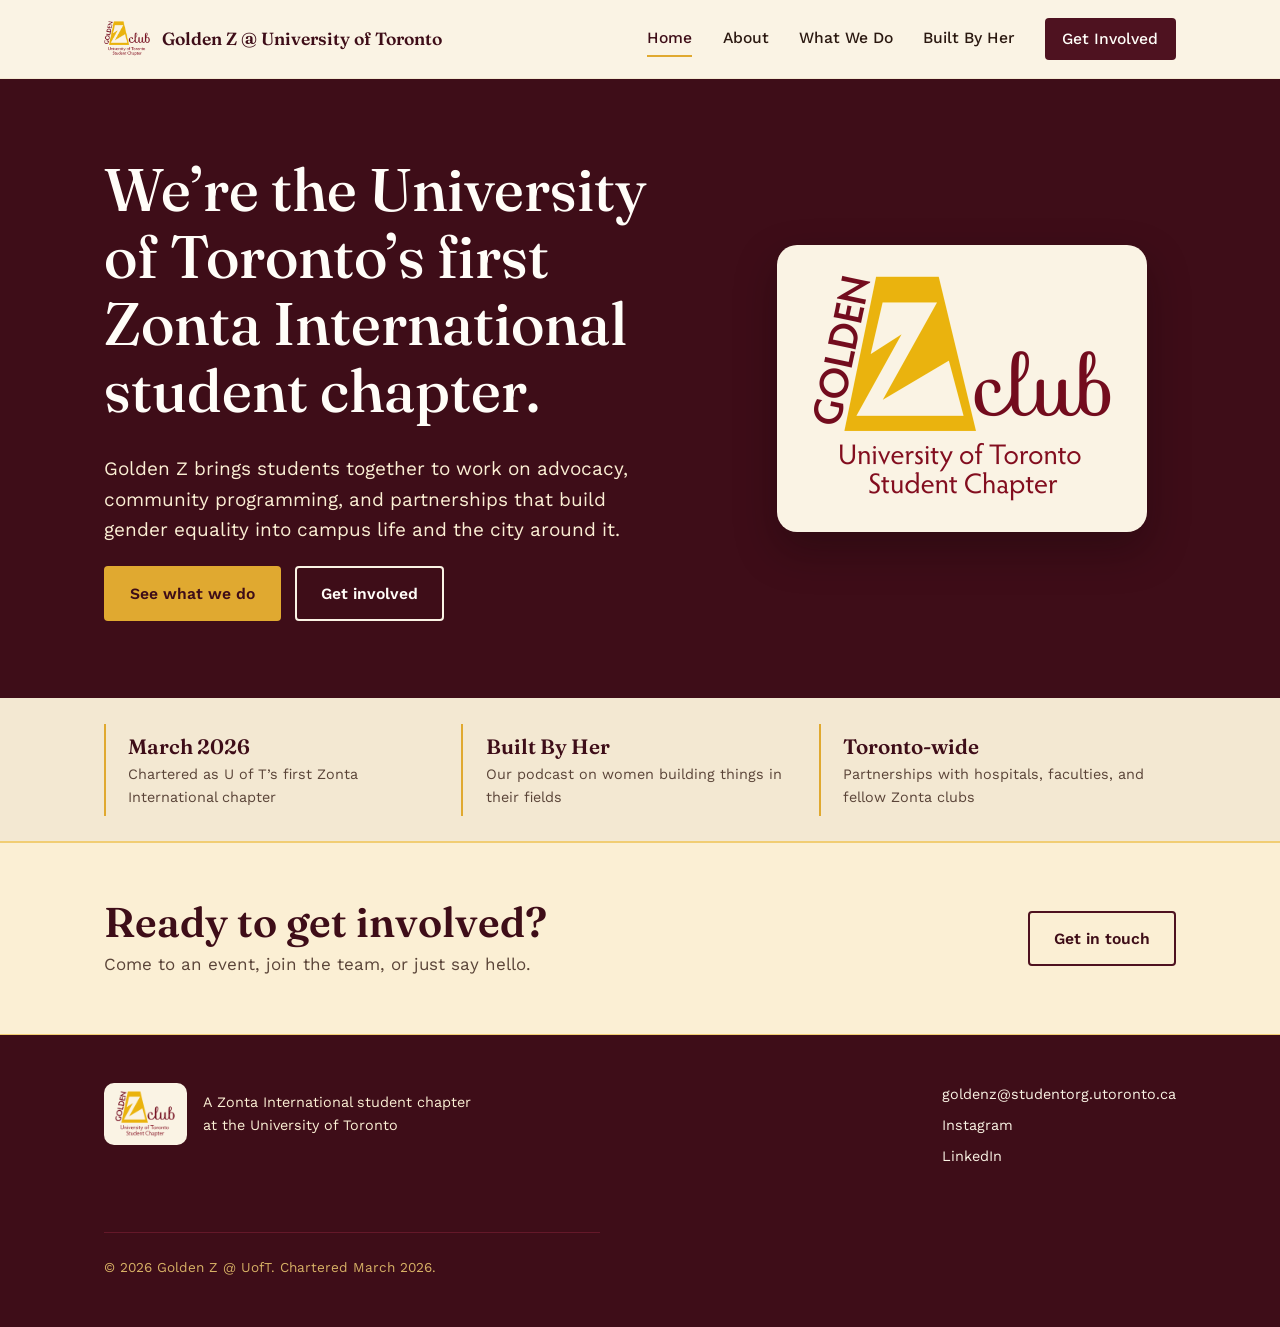
==== index.html @ f38c26db "Update footer contact information and links" ====
<!DOCTYPE html>
<html lang="en">
<head>
<meta charset="UTF-8">
<meta name="viewport" content="width=device-width, initial-scale=1.0">
<title>Golden Z @ UofT — Zonta International Student Chapter</title>
<!-- UPDATED: Curly apostrophe in the description -->
<meta name="description" content="Golden Z is the University of Toronto’s first Zonta International student chapter, working on advocacy, community programming, and partnerships that build gender equality on campus and across Toronto.">
<link rel="icon" type="image/svg+xml" href="favicon.svg">
<link rel="preconnect" href="https://fonts.googleapis.com">
<link rel="preconnect" href="https://fonts.gstatic.com" crossorigin>
<link href="https://fonts.googleapis.com/css2?family=Fraunces:opsz,wght@9..144,500;9..144,600&family=Work+Sans:wght@400;500;600&display=swap" rel="stylesheet">
<link rel="stylesheet" href="css/style.css">
</head>
<body>

<header class="site-header">
  <div class="container header-inner">
    <a class="logo" href="index.html" aria-label="Golden Z home">
      <img class="logo-img" src="images/golden-z-logo.png" alt="Golden Z Club Logo">
      <span class="logo-text">Golden Z @ University of Toronto</span>
    </a>
    <nav class="site-nav" aria-label="Primary">
      <button class="nav-toggle" aria-expanded="false" aria-controls="nav-menu">
        <span></span><span></span><span></span>
        <span class="sr-only">Menu</span>
      </button>
      <ul id="nav-menu">
        <li><a href="index.html" aria-current="page">Home</a></li>
        <li class="has-dropdown">
          <span class="dropdown-toggle">About</span>
          <ul class="dropdown-menu">
            <li><a href="about.html">Our Story</a></li>
            <li><a href="team.html">Our Team</a></li>
          </ul>
        </li>
        <li><a href="departments.html">What We Do</a></li>
        <li><a href="podcast.html">Built By Her</a></li>
        <li><a href="contact.html" class="nav-cta">Get Involved</a></li>
      </ul>
    </nav>
  </div>
</header>

<main>

  <section class="hero">
    <div class="container hero-inner">
      <div>
        <!-- UPDATED: Curly apostrophes in the main header! -->
        <h1>We’re the University of Toronto’s first Zonta International student chapter.</h1>
        <p class="lede">Golden Z brings students together to work on advocacy, community programming, and partnerships that build gender equality into campus life and the city around it.</p>
        <div class="btn-row">
          <a class="btn btn-gold" href="departments.html">See what we do</a>
          <a class="btn btn-outline" href="contact.html">Get involved</a>
        </div>
      </div>
      <div class="hero-figure">
        <div class="logo-plate">
          <img src="images/golden-z-logo.png" alt="Golden Z Club — University of Toronto Student Chapter">
        </div>
      </div>
    </div>
  </section>

  <section class="facts">
    <div class="container">
      <ul class="facts-list">
        <!-- UPDATED: Curly apostrophe here too -->
        <li><strong>March 2026</strong>Chartered as U of T’s first Zonta International chapter</li>
        <li><strong>Built By Her</strong>Our podcast on women building things in their fields</li>
        <li><strong>Toronto-wide</strong>Partnerships with hospitals, faculties, and fellow Zonta clubs</li>
      </ul>
    </div>
  </section>

  <section class="cta-band">
    <div class="container cta-band-inner">
      <div>
        <h2>Ready to get involved?</h2>
        <p>Come to an event, join the team, or just say hello.</p>
      </div>
      <a class="btn btn-line" href="contact.html">Get in touch</a>
    </div>
  </section>

</main>

<footer class="site-footer on-dark">
  <div class="container footer-inner">
    <div class="footer-brand">
      <span class="footer-logo-plate"><img src="images/golden-z-logo.png" alt="Golden Z Club logo"></span>
      <p>A Zonta International student chapter at the University of Toronto</p>
    </div>
    <div class="footer-links">
      <a href="mailto:goldenz@studentorg.utoronto.ca">goldenz@studentorg.utoronto.ca</a>
      <a href="https://www.instagram.com/uoftgoldenz/" target="_blank" rel="noopener">Instagram</a>
      <a href="https://www.linkedin.com/company/golden-z-club-university-of-toronto-chapter/?viewAsMember=true" target="_blank" rel="noopener">LinkedIn</a>
    </div>
    <p class="footer-copy">© 2026 Golden Z @ UofT. Chartered March 2026.</p>
  </div>
</footer>

<script src="js/main.js"></script>
</body>
</html>
---- css/style.css ----
/* =====================================================================
   Golden Z @ UofT — design tokens
   Palette: deep maroon (primary), warm gold (accent), parchment (base)
   Type: Fraunces (display serif) + Work Sans (body/UI)
   ===================================================================== */

:root {
  /* color */
  --maroon-900: #3E0D18;
  --maroon-800: #4E1220;
  --maroon-700: #6B1A2C;
  --maroon-600: #832238;
  --gold-600:   #C08A1E;
  --gold-500:   #E0A930;
  --gold-300:   #F1CD73;
  --gold-100:   #FBEFD4;
  --parchment:  #FAF3E4;
  --parchment-2:#F3E8D2;
  --ink:        #2A1810;
  --ink-soft:   #5A4438;
  --white:      #FFFDF8;

  /* type */
  --font-display: "Fraunces", "Iowan Old Style", Georgia, serif;
  --font-body: "Work Sans", "Segoe UI", sans-serif;

  /* type scale */
  --step-4: clamp(2.5rem, 2rem + 2.2vw, 3.75rem);
  --step-3: clamp(1.9rem, 1.6rem + 1.4vw, 2.6rem);
  --step-2: clamp(1.4rem, 1.25rem + 0.6vw, 1.75rem);
  --step-1: 1.1875rem;
  --step-0: 1.0625rem;
  --step-neg1: 0.9rem;

  /* layout */
  --container: 1120px;
  --gutter: 1.5rem;
  --radius: 4px;
}

@media (prefers-color-scheme: dark) {
  /* This site is authored as a light, warm-paper identity by design —
     it keeps its palette in dark-mode browsers rather than inverting. */
}

*, *::before, *::after { box-sizing: border-box; }

html {
  scroll-behavior: smooth;
}

@media (prefers-reduced-motion: reduce) {
  html { scroll-behavior: auto; }
  *, *::before, *::after {
    animation-duration: 0.01ms !important;
    animation-iteration-count: 1 !important;
    transition-duration: 0.01ms !important;
  }
}

body {
  margin: 0;
  font-family: var(--font-body);
  font-size: var(--step-0);
  line-height: 1.6;
  color: var(--ink);
  background: var(--parchment);
  -webkit-font-smoothing: antialiased;
}

h1, h2, h3, h4 {
  font-family: var(--font-display);
  color: var(--maroon-900);
  line-height: 1.12;
  margin: 0 0 0.5em;
  font-weight: 600;
}

h1 { font-size: var(--step-4); font-weight: 500; }
h2 { font-size: var(--step-3); }
h3 { font-size: var(--step-2); }

p { margin: 0 0 1.1em; max-width: 62ch; }
p.wide { max-width: 74ch; }

a {
  color: var(--maroon-700);
  text-decoration-thickness: 1.5px;
  text-underline-offset: 3px;
}
a:hover { color: var(--maroon-900); }

img { max-width: 100%; display: block; }

.sr-only {
  position: absolute;
  width: 1px; height: 1px;
  padding: 0; margin: -1px;
  overflow: hidden;
  clip: rect(0,0,0,0);
  white-space: nowrap;
  border: 0;
}

:focus-visible {
  outline: 3px solid var(--gold-600);
  outline-offset: 2px;
}

.container {
  max-width: var(--container);
  margin-inline: auto;
  padding-inline: var(--gutter);
}

/* =====================================================================
   Logo mark — a bold, hand-built "Z" with a two-tone terminal square.
   Reused (inline, small) in the header and footer.
   ===================================================================== */

.mark { color: var(--maroon-800); flex-shrink: 0; }
.mark .accent { fill: var(--gold-500); }
.on-dark .mark { color: var(--gold-300); }
.on-dark .mark .accent { fill: var(--parchment); }

/* =====================================================================
   Header
   ===================================================================== */

.site-header {
  background: var(--parchment);
  border-bottom: 1px solid var(--parchment-2);
  position: sticky;
  top: 0;
  z-index: 40;
}

.header-inner {
  display: flex;
  align-items: center;
  justify-content: space-between;
  padding-block: 1.1rem;
  gap: 1rem;
}

.logo {
  display: flex;
  align-items: center;
  gap: 0.75rem; 
  text-decoration: none;
  color: var(--maroon-900);
}

.logo-img {
  height: 35px;
  width: auto;
  display: block;
}

.logo-text {
  font-family: var(--font-display);
  font-size: 1.1rem;
  font-weight: 600;
  color: var(--maroon-900);
  line-height: 1.1;
}

@media (max-width: 480px) {
  .logo-text { font-size: 0.95rem; }
}

.nav-toggle {
  display: none;
  flex-direction: column;
  justify-content: center;
  gap: 5px;
  width: 40px;
  height: 40px;
  background: none;
  border: none;
  cursor: pointer;
  padding: 0;
}
.nav-toggle span {
  display: block;
  height: 2px;
  width: 100%;
  background: var(--maroon-900);
}

.site-nav ul {
  display: flex;
  align-items: center;
  gap: 1.9rem;
  list-style: none;
  margin: 0;
  padding: 0;
}

/* UPDATED: Added display: inline-block; here so all nav links align perfectly */
.site-nav a {
  display: inline-block;
  color: var(--ink);
  text-decoration: none;
  font-size: 0.98rem;
  font-weight: 500;
  padding-block: 0.3rem;
  border-bottom: 2px solid transparent;
}
.site-nav a:hover,
.site-nav a[aria-current="page"] {
  color: var(--maroon-900);
  border-bottom-color: var(--gold-500);
}

.site-nav .nav-cta {
  background: var(--maroon-800);
  color: var(--white);
  padding: 0.55rem 1.1rem;
  border-radius: var(--radius);
  border-bottom: none;
}
.site-nav .nav-cta:hover,
.site-nav .nav-cta[aria-current="page"] {
  background: var(--maroon-900);
  color: var(--white);
}

/* Dropdown: hovering "About" reveals Our Story / Our Team. */
.has-dropdown {
  position: relative;
}
.dropdown-toggle {
  display: inline-block;
  color: var(--ink);
  font-size: 0.98rem;
  font-weight: 500;
  padding-block: 0.3rem;
  border-bottom: 2px solid transparent;
  cursor: default;
}
.has-dropdown:hover .dropdown-toggle,
.has-dropdown.dropdown-active .dropdown-toggle {
  color: var(--maroon-900);
  border-bottom-color: var(--gold-500);
}
.dropdown-menu {
  position: absolute;
  top: 100%;
  left: 0;
  min-width: 170px;
  margin: 0;
  padding: 0.4rem 0;
  list-style: none;
  background: var(--white);
  border: 1px solid var(--parchment-2);
  border-radius: var(--radius);
  box-shadow: 0 12px 28px rgba(42, 24, 16, 0.14);
  opacity: 0;
  visibility: hidden;
  transform: translateY(-6px);
  transition: opacity 0.15s ease, transform 0.15s ease, visibility 0.15s;
  z-index: 50;
}
.has-dropdown:hover .dropdown-menu,
.has-dropdown:focus-within .dropdown-menu {
  opacity: 1;
  visibility: visible;
  transform: translateY(0);
}
.dropdown-menu li + li { margin-top: 0; }
.dropdown-menu a {
  display: block;
  padding: 0.6rem 1rem;
  white-space: nowrap;
  border-bottom: none;
  font-weight: 500;
}
.dropdown-menu a:hover { background: var(--parchment-2); }

@media (max-width: 760px) {
  .nav-toggle { display: flex; }
  .site-nav ul {
    position: absolute;
    top: 100%;
    left: 0;
    right: 0;
    flex-direction: column;
    align-items: stretch;
    gap: 0;
    background: var(--parchment);
    border-bottom: 1px solid var(--parchment-2);
    max-height: 0;
    overflow: hidden;
    transition: max-height 0.25s ease;
  }
  .site-nav.open ul { max-height: 480px; }
  .site-nav ul li { border-top: 1px solid var(--parchment-2); }
  .site-nav ul li a { display: block; padding: 0.9rem var(--gutter); }
  .site-nav .nav-cta { margin: 0.9rem var(--gutter); text-align: center; }

  /* On mobile there's no hover, so the dropdown is just shown inline,
     permanently expanded under its label. */
  .dropdown-toggle {
    display: block;
    padding: 0.9rem var(--gutter) 0.3rem;
  }
  .dropdown-menu {
    position: static;
    opacity: 1;
    visibility: visible;
    transform: none;
    box-shadow: none;
    border: none;
    background: transparent;
    padding: 0 0 0.4rem;
  }
  .dropdown-menu a { padding: 0.5rem var(--gutter) 0.5rem calc(var(--gutter) + 0.8rem); }
}

/* =====================================================================
   Buttons
   ===================================================================== */

.btn {
  display: inline-block;
  font-family: var(--font-body);
  font-weight: 600;
  font-size: 0.98rem;
  text-decoration: none;
  padding: 0.8rem 1.5rem;
  border-radius: var(--radius);
  border: 2px solid transparent;
}

.btn-gold {
  background: var(--gold-500);
  color: var(--maroon-900);
}
.btn-gold:hover { background: var(--gold-300); color: var(--maroon-900); }

.btn-outline {
  border-color: var(--parchment);
  color: var(--white);
}
.btn-outline:hover { border-color: var(--gold-500); color: var(--gold-300); }

.btn-line {
  border-color: var(--maroon-800);
  color: var(--maroon-900);
}
.btn-line:hover { background: var(--maroon-900); color: var(--white); }

.btn-row { display: flex; flex-wrap: wrap; gap: 0.9rem; }

/* =====================================================================
   Hero
   ===================================================================== */

.hero {
  background: var(--maroon-900);
  color: var(--parchment);
  padding-block: clamp(3rem, 6vw, 5.5rem);
  position: relative;
  overflow: hidden;
}

.hero-inner {
  display: grid;
  grid-template-columns: 1.15fr 0.85fr;
  gap: clamp(2rem, 5vw, 4rem);
  align-items: center;
}

.hero-eyebrow {
  font-size: var(--step-neg1);
  color: var(--gold-300);
  margin-bottom: 0.9rem;
}

.hero h1 { color: var(--white); }

.hero .lede {
  color: var(--gold-100);
  font-size: var(--step-1);
  max-width: 46ch;
}

.hero-figure {
  position: relative;
  display: flex;
  align-items: center;
  justify-content: center;
}

.hero-figure svg { width: 100%; height: auto; max-width: 340px; }

.logo-plate {
  background: var(--parchment);
  border-radius: 20px;
  padding: 1.8rem 2.2rem;
  box-shadow: 0 18px 40px rgba(20, 6, 10, 0.35);
  display: inline-flex;
}
.logo-plate img { width: 100%; max-width: 300px; height: auto; display: block; }

@media (max-width: 860px) {
  .hero-inner { grid-template-columns: 1fr; }
  .hero-figure { order: -1; max-width: 280px; margin-inline: auto; }
}

/* =====================================================================
   Facts strip (thin gold rules, not icon cards)
   ===================================================================== */

.facts {
  background: var(--parchment-2);
  border-bottom: 1px solid var(--gold-300);
}
.facts-list {
  display: flex;
  flex-wrap: wrap;
  list-style: none;
  margin: 0;
  padding: 1.6rem 0;
}
.facts-list li {
  flex: 1 1 220px;
  padding: 0.4rem 1.4rem;
  border-left: 2px solid var(--gold-500);
  font-size: var(--step-neg1);
  color: var(--ink-soft);
}
.facts-list li strong {
  display: block;
  font-family: var(--font-display);
  font-size: 1.3rem;
  color: var(--maroon-900);
  font-weight: 600;
}

/* =====================================================================
   Section rhythm
   ===================================================================== */

section.block { padding-block: clamp(3rem, 6vw, 5rem); }
.block-alt { background: var(--parchment-2); }

.section-head {
  display: grid;
  grid-template-columns: 1fr;
  gap: 0.75rem;
  margin-bottom: 2.5rem;
  max-width: 60ch;
}

.rule {
  width: 46px;
  height: 3px;
  background: var(--gold-500);
  margin-bottom: 1.2rem;
}

/* =====================================================================
   Department list — a row list with a hairline gold rule between rows,
   not a grid of identical cards.
   ===================================================================== */

.dept-list {
  list-style: none;
  margin: 0;
  padding: 0;
  border-top: 1px solid var(--parchment-2);
}
.dept-row {
  display: grid;
  grid-template-columns: 2.4fr 3.6fr auto;
  gap: 1.5rem;
  align-items: baseline;
  padding: 1.6rem 0;
  border-bottom: 1px solid var(--parchment-2);
}
.dept-row h3 { margin: 0; font-size: 1.35rem; }
.dept-row p { margin: 0; color: var(--ink-soft); }
.dept-row .dept-link { white-space: nowrap; font-weight: 600; text-decoration: none; }

@media (max-width: 700px) {
  .dept-row { grid-template-columns: 1fr; gap: 0.4rem; }
}

/* =====================================================================
   Podcast spotlight
   ===================================================================== */

.podcast-panel {
  background: var(--maroon-800);
  color: var(--parchment);
  border-radius: var(--radius);
  padding: clamp(2rem, 4vw, 3rem);
  display: grid;
  grid-template-columns: auto 1fr;
  gap: 2rem;
  align-items: center;
}
.podcast-panel h2, .podcast-panel h3 { color: var(--white); }
.podcast-panel p { color: var(--gold-100); }
.podcast-mark { width: 84px; height: 84px; }

@media (max-width: 700px) {
  .podcast-panel { grid-template-columns: 1fr; text-align: left; }
  .podcast-mark { width: 60px; height: 60px; }
}

/* =====================================================================
   Quote / callout
   ===================================================================== */

blockquote.pull {
  border-left: 3px solid var(--gold-500);
  margin: 0;
  padding-left: 1.4rem;
  font-family: var(--font-display);
  font-size: var(--step-2);
  font-weight: 500;
  color: var(--maroon-900);
  max-width: 52ch;
}
blockquote.pull cite {
  display: block;
  font-family: var(--font-body);
  font-style: normal;
  font-size: var(--step-neg1);
  color: var(--ink-soft);
  margin-top: 0.8rem;
}

/* =====================================================================
   CTA band
   ===================================================================== */

.cta-band {
  background: var(--gold-100);
  border-top: 1px solid var(--gold-300);
  border-bottom: 1px solid var(--gold-300);
  padding-block: clamp(2.5rem, 5vw, 3.5rem);
  text-align: left;
}
.cta-band-inner {
  display: flex;
  flex-wrap: wrap;
  justify-content: space-between;
  align-items: center;
  gap: 1.5rem;
}
.cta-band h2 { margin-bottom: 0.3rem; }
.cta-band p { margin: 0; color: var(--ink-soft); }

/* =====================================================================
   People / leadership list
   ===================================================================== */

.people-grid {
  display: grid;
  grid-template-columns: repeat(auto-fit, minmax(220px, 1fr));
  gap: 2.2rem 2.5rem;
}
.person-avatar {
  width: 92px;
  height: 92px;
  border-radius: 50%;
  margin-bottom: 0.9rem;
  display: block;
}
.person h3 { font-size: 1.15rem; margin-bottom: 0.15rem; }
.person .role {
  display: block;
  color: var(--gold-600);
  font-weight: 600;
  font-size: var(--step-neg1);
  margin-bottom: 0.5rem;
}
.person p { color: var(--ink-soft); margin-bottom: 0; }
.avatar-note {
  font-size: var(--step-neg1);
  color: var(--ink-soft);
  border-top: 1px dashed var(--gold-500);
  padding-top: 1rem;
  margin-top: 0.5rem;
}

/* =====================================================================
   Alternating feature rows (departments page)
   ===================================================================== */

.feature-row {
  display: grid;
  grid-template-columns: 0.9fr 1.1fr;
  gap: clamp(1.5rem, 4vw, 3.5rem);
  align-items: center;
  padding-block: clamp(2.5rem, 5vw, 4rem);
  border-bottom: 1px solid var(--parchment-2);
}
.feature-row:last-child { border-bottom: none; }
.feature-row:nth-child(even) { direction: rtl; }
.feature-row:nth-child(even) > * { direction: ltr; }

.feature-figure {
  background: var(--maroon-900);
  border-radius: var(--radius);
  display: flex;
  align-items: center;
  justify-content: center;
  aspect-ratio: 4 / 3;
  padding: 2rem;
}
.feature-figure svg { width: 55%; height: auto; }
.feature-row:nth-child(3n+2) .feature-figure { background: var(--maroon-700); }
.feature-row:nth-child(3n) .feature-figure { background: var(--gold-600); }
.feature-row:nth-child(3n) .mark { color: var(--maroon-900); }
.feature-row:nth-child(3n) .mark .accent { fill: var(--parchment); }

.feature-copy .index {
  font-family: var(--font-display);
  color: var(--gold-600);
  font-size: 1rem;
  margin-bottom: 0.4rem;
  display: block;
}

.feature-copy ul {
  margin: 1rem 0 0;
  padding-left: 1.2rem;
  color: var(--ink-soft);
}
.feature-copy ul li { margin-bottom: 0.4rem; }

@media (max-width: 760px) {
  .feature-row, .feature-row:nth-child(even) { grid-template-columns: 1fr; direction: ltr; }
  .feature-figure { max-width: 260px; margin-inline: auto; }
}

/* =====================================================================
   Contact page
   ===================================================================== */

.contact-grid {
  display: grid;
  grid-template-columns: 1fr 1fr;
  gap: clamp(2rem, 5vw, 4rem);
}

.field { margin-bottom: 1.3rem; }
.field label {
  display: block;
  font-weight: 600;
  margin-bottom: 0.4rem;
  font-size: var(--step-neg1);
}
.field input,
.field select,
.field textarea {
  width: 100%;
  font-family: var(--font-body);
  font-size: 1rem;
  padding: 0.7rem 0.8rem;
  border: 1.5px solid var(--parchment-2);
  border-radius: var(--radius);
  background: var(--white);
  color: var(--ink);
}
.field input:focus,
.field select:focus,
.field textarea:focus {
  border-color: var(--gold-600);
}
.field textarea { min-height: 130px; resize: vertical; }

.contact-info dt {
  font-weight: 600;
  color: var(--maroon-900);
  margin-top: 1.3rem;
}
.contact-info dt:first-child { margin-top: 0; }
.contact-info dd { margin: 0.2rem 0 0; color: var(--ink-soft); }

.note {
  font-size: var(--step-neg1);
  color: var(--ink-soft);
  border-top: 1px dashed var(--gold-500);
  padding-top: 1rem;
  margin-top: 1.5rem;
}

@media (max-width: 760px) {
  .contact-grid { grid-template-columns: 1fr; }
}

/* =====================================================================
   Footer
   ===================================================================== */

.site-footer {
  background: var(--maroon-900);
  color: var(--gold-100);
  padding-block: 3rem;
}
.footer-inner {
  display: flex;
  flex-wrap: wrap;
  justify-content: space-between;
  gap: 2rem;
  align-items: flex-start;
}
.footer-brand {
  display: flex;
  align-items: center;
  gap: 1rem;
  max-width: 34ch;
}
.footer-logo-plate {
  background: var(--parchment);
  border-radius: 10px;
  padding: 0.5rem 0.7rem;
  display: inline-flex;
  flex-shrink: 0;
}
.footer-logo-plate img { height: 46px; width: auto; display: block; }
.footer-brand p { margin: 0; color: var(--gold-100); font-size: var(--step-neg1); }
.footer-links {
  display: flex;
  flex-direction: column;
  gap: 0.5rem;
}
.footer-links a {
  color: var(--parchment);
  text-decoration: none;
  font-size: var(--step-neg1);
}
.footer-links a:hover { color: var(--gold-300); }
.footer-copy {
  width: 100%;
  margin: 2rem 0 0;
  padding-top: 1.5rem;
  border-top: 1px solid var(--maroon-700);
  font-size: 0.85rem;
  color: var(--gold-300);
  opacity: 0.85;
}

/* =====================================================================
   Page header (non-home pages)
   ===================================================================== */

.page-header {
  background: var(--maroon-900);
  color: var(--parchment);
  padding-block: clamp(2.5rem, 5vw, 3.5rem);
}
.page-header h1 { color: var(--white); margin-bottom: 0.6rem; }
.page-header p { color: var(--gold-100); max-width: 56ch; margin: 0; }
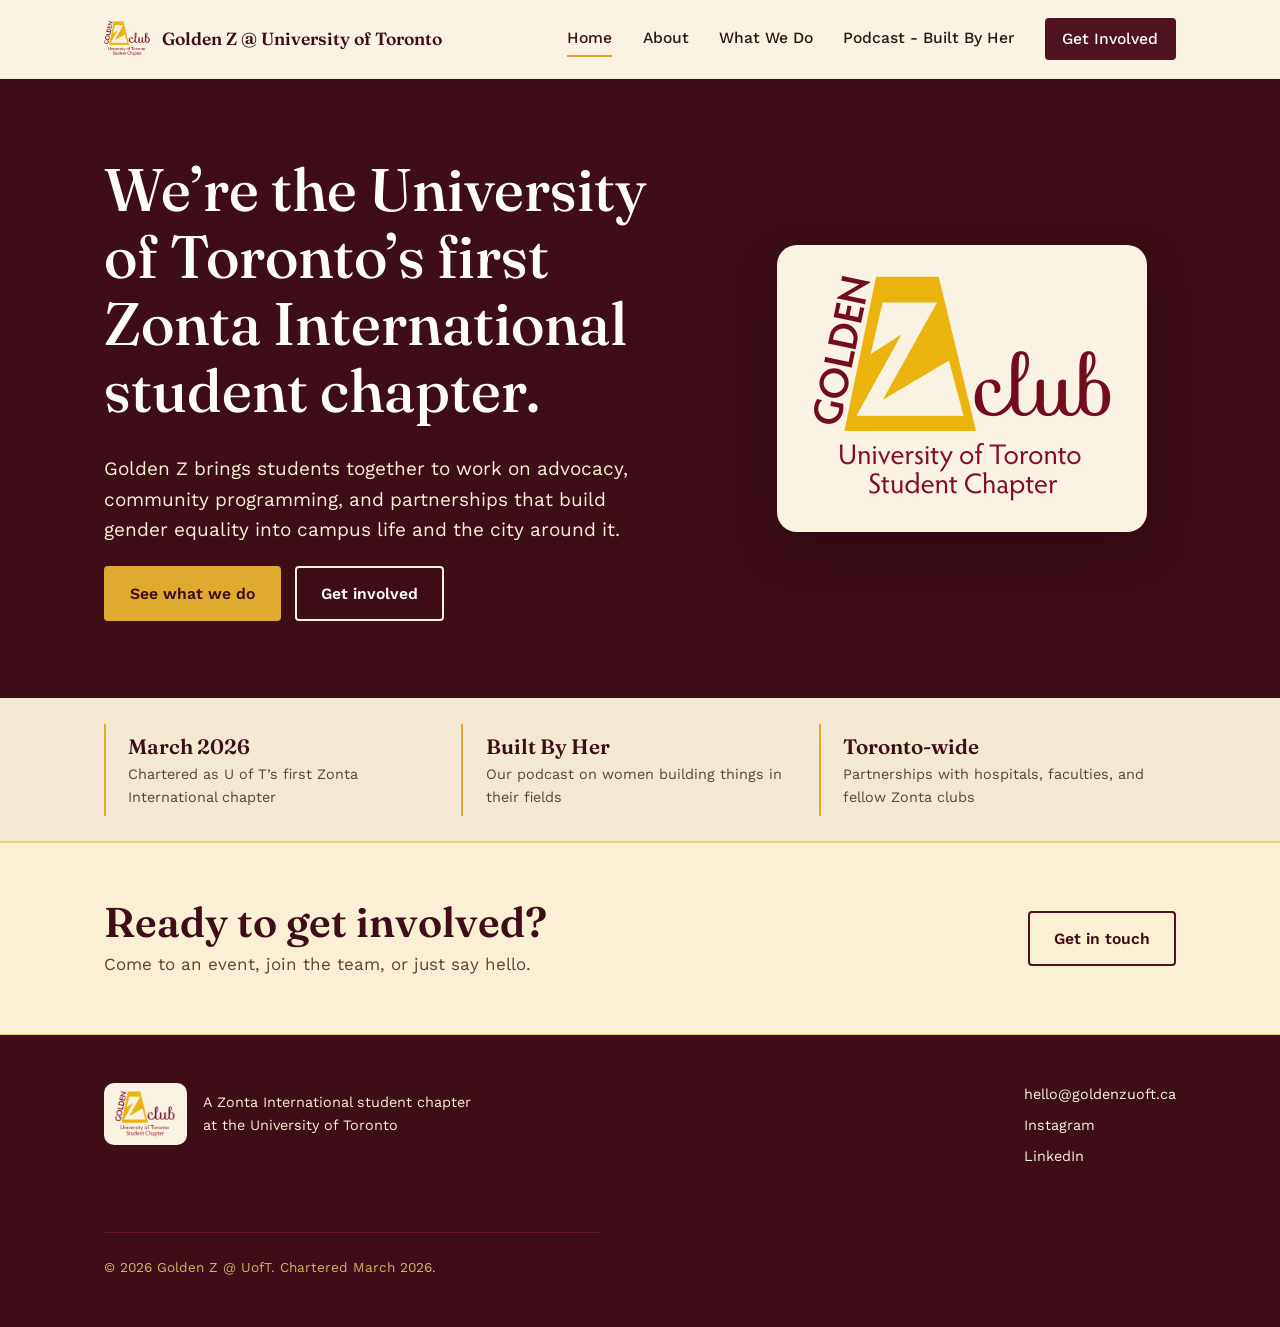
==== commit e523d4d0: "Fix meta description and update podcast link text Updated the description meta tag and modified the " ====
--- a/index.html
+++ b/index.html
@@ -4,7 +4,6 @@
 <meta charset="UTF-8">
 <meta name="viewport" content="width=device-width, initial-scale=1.0">
 <title>Golden Z @ UofT — Zonta International Student Chapter</title>
-<!-- UPDATED: Curly apostrophe in the description -->
 <meta name="description" content="Golden Z is the University of Toronto’s first Zonta International student chapter, working on advocacy, community programming, and partnerships that build gender equality on campus and across Toronto.">
 <link rel="icon" type="image/svg+xml" href="favicon.svg">
 <link rel="preconnect" href="https://fonts.googleapis.com">
@@ -35,7 +34,8 @@
           </ul>
         </li>
         <li><a href="departments.html">What We Do</a></li>
-        <li><a href="podcast.html">Built By Her</a></li>
+        <!-- UPDATED: Changed from Built By Her to Podcast - Built By Her -->
+        <li><a href="podcast.html">Podcast - Built By Her</a></li>
         <li><a href="contact.html" class="nav-cta">Get Involved</a></li>
       </ul>
     </nav>
@@ -47,7 +47,6 @@
   <section class="hero">
     <div class="container hero-inner">
       <div>
-        <!-- UPDATED: Curly apostrophes in the main header! -->
         <h1>We’re the University of Toronto’s first Zonta International student chapter.</h1>
         <p class="lede">Golden Z brings students together to work on advocacy, community programming, and partnerships that build gender equality into campus life and the city around it.</p>
         <div class="btn-row">
@@ -66,7 +65,6 @@
   <section class="facts">
     <div class="container">
       <ul class="facts-list">
-        <!-- UPDATED: Curly apostrophe here too -->
         <li><strong>March 2026</strong>Chartered as U of T’s first Zonta International chapter</li>
         <li><strong>Built By Her</strong>Our podcast on women building things in their fields</li>
         <li><strong>Toronto-wide</strong>Partnerships with hospitals, faculties, and fellow Zonta clubs</li>
@@ -93,9 +91,9 @@
       <p>A Zonta International student chapter at the University of Toronto</p>
     </div>
     <div class="footer-links">
-      <a href="mailto:goldenz@studentorg.utoronto.ca">goldenz@studentorg.utoronto.ca</a>
-      <a href="https://www.instagram.com/uoftgoldenz/" target="_blank" rel="noopener">Instagram</a>
-      <a href="https://www.linkedin.com/company/golden-z-club-university-of-toronto-chapter/?viewAsMember=true" target="_blank" rel="noopener">LinkedIn</a>
+      <a href="mailto:hello@goldenzuoft.ca">hello@goldenzuoft.ca</a>
+      <a href="https://instagram.com/" target="_blank" rel="noopener">Instagram</a>
+      <a href="https://linkedin.com/" target="_blank" rel="noopener">LinkedIn</a>
     </div>
     <p class="footer-copy">© 2026 Golden Z @ UofT. Chartered March 2026.</p>
   </div>
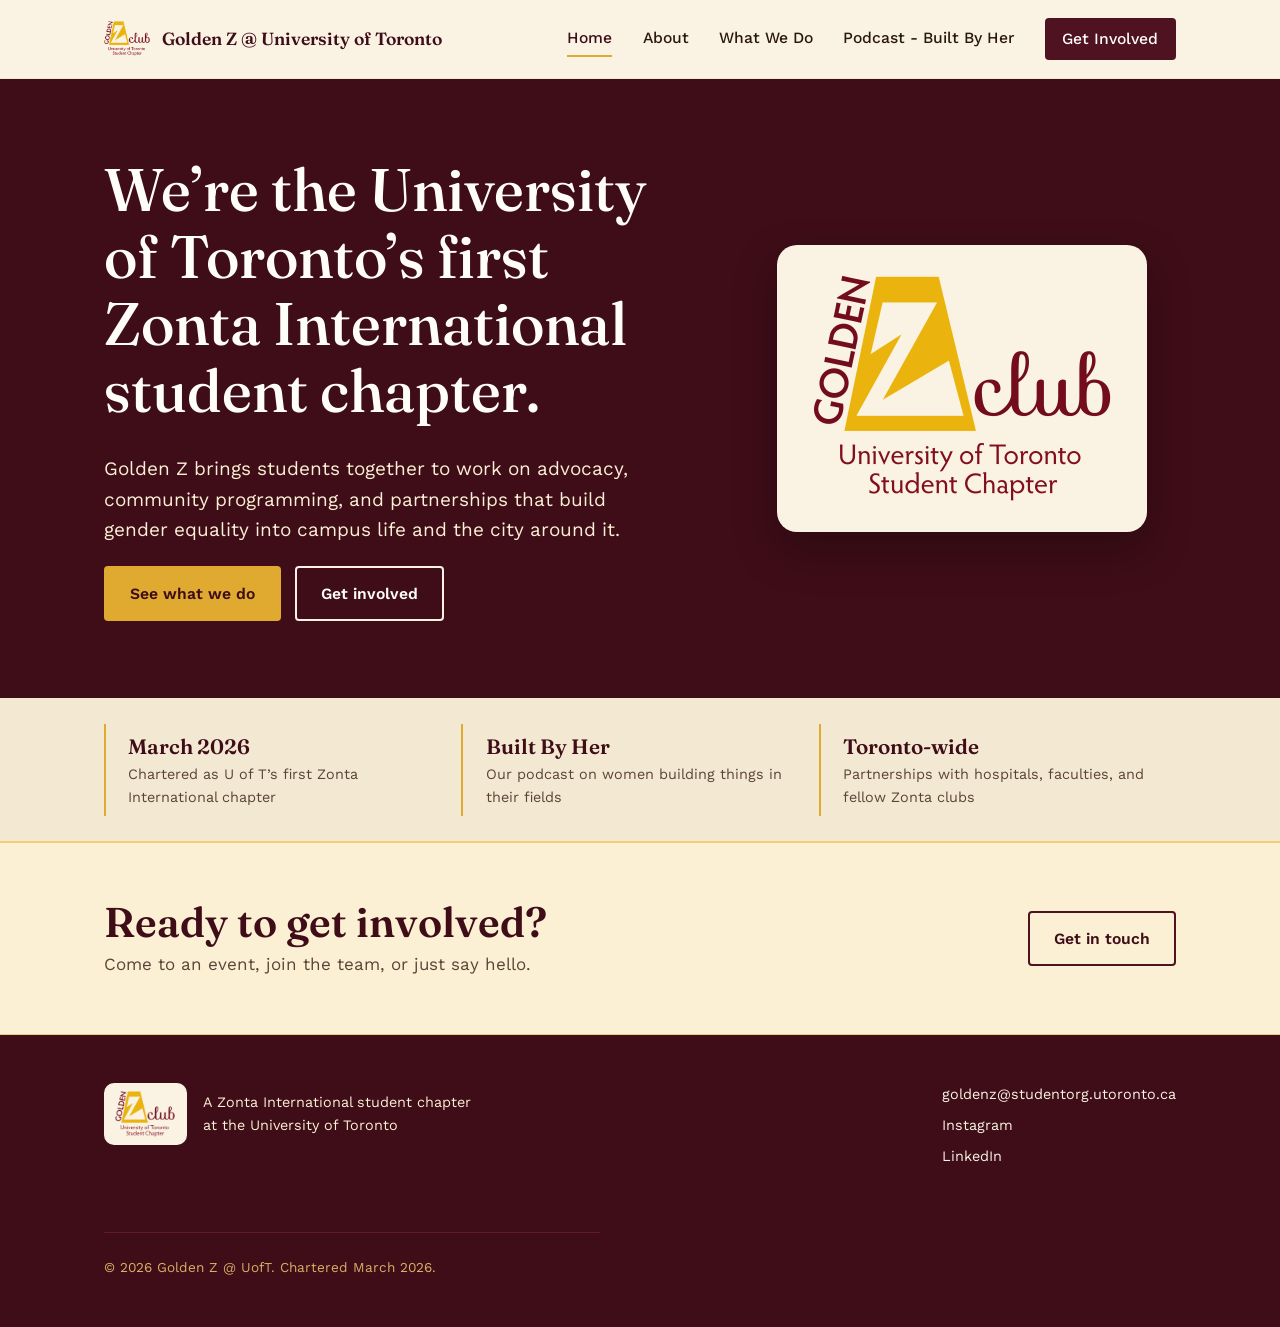
==== commit c682763f: "Update footer contact links and social media URLs" ====
--- a/index.html
+++ b/index.html
@@ -91,9 +91,9 @@
       <p>A Zonta International student chapter at the University of Toronto</p>
     </div>
     <div class="footer-links">
-      <a href="mailto:hello@goldenzuoft.ca">hello@goldenzuoft.ca</a>
-      <a href="https://instagram.com/" target="_blank" rel="noopener">Instagram</a>
-      <a href="https://linkedin.com/" target="_blank" rel="noopener">LinkedIn</a>
+      <a href="mailto:goldenz@studentorg.utoronto.ca">goldenz@studentorg.utoronto.ca</a>
+      <a href="https://www.instagram.com/uoftgoldenz/" target="_blank" rel="noopener">Instagram</a>
+      <a href="https://www.linkedin.com/company/golden-z-club-university-of-toronto-chapter/?viewAsMember=true" target="_blank" rel="noopener">LinkedIn</a>
     </div>
     <p class="footer-copy">© 2026 Golden Z @ UofT. Chartered March 2026.</p>
   </div>
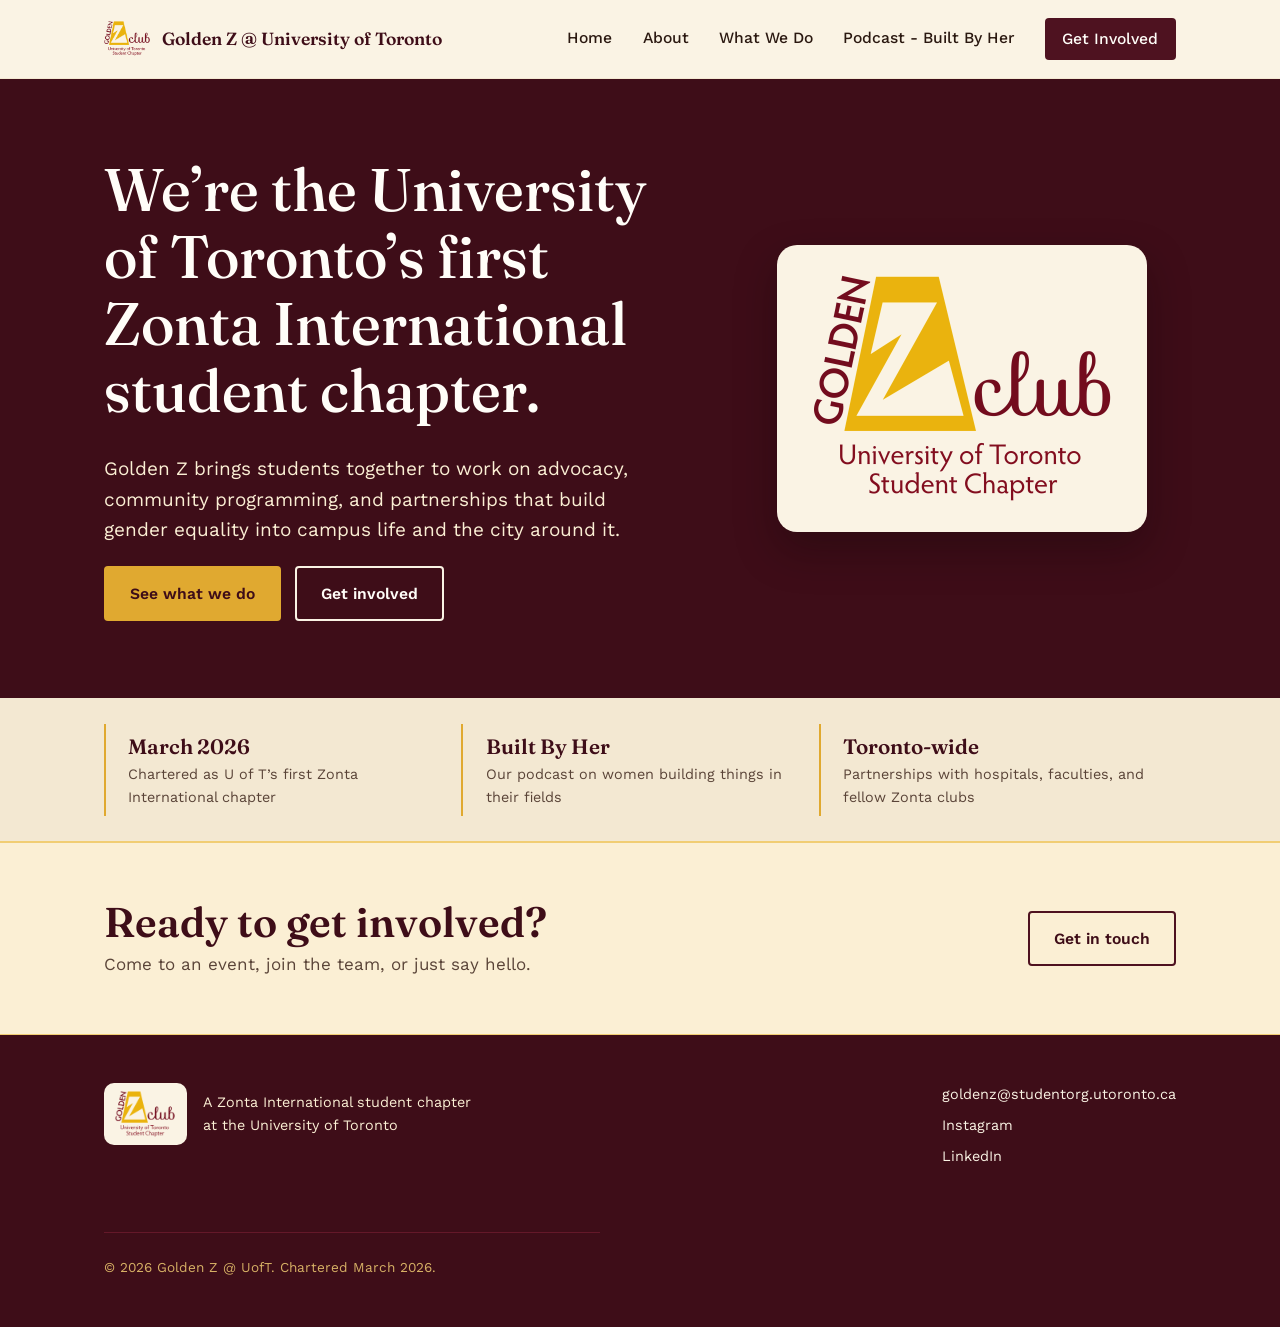
==== commit 984ad5db: "Modify navigation menu structure Updated navigation menu to include dropdown for 'What We Do' with l" ====
--- a/index.html
+++ b/index.html
@@ -25,7 +25,7 @@
         <span class="sr-only">Menu</span>
       </button>
       <ul id="nav-menu">
-        <li><a href="index.html" aria-current="page">Home</a></li>
+        <li><a href="index.html">Home</a></li>
         <li class="has-dropdown">
           <span class="dropdown-toggle">About</span>
           <ul class="dropdown-menu">
@@ -33,11 +33,17 @@
             <li><a href="team.html">Our Team</a></li>
           </ul>
         </li>
-        <li><a href="departments.html">What We Do</a></li>
-        <!-- UPDATED: Changed from Built By Her to Podcast - Built By Her -->
+        <!-- NEW: "What We Do" is now a dropdown -->
+        <li class="has-dropdown">
+          <span class="dropdown-toggle">What We Do</span>
+          <ul class="dropdown-menu">
+            <li><a href="initiatives.html">Our Initiatives</a></li>
+            <li><a href="events.html">Upcoming Events</a></li>
+          </ul>
+        </li>
         <li><a href="podcast.html">Podcast - Built By Her</a></li>
         <li><a href="contact.html" class="nav-cta">Get Involved</a></li>
-      </ul>
+        </ul>
     </nav>
   </div>
 </header>
--- a/css/style.css
+++ b/css/style.css
@@ -197,7 +197,6 @@
   padding: 0;
 }
 
-/* UPDATED: Added display: inline-block; here so all nav links align perfectly */
 .site-nav a {
   display: inline-block;
   color: var(--ink);
@@ -245,6 +244,7 @@
   border-bottom-color: var(--gold-500);
 }
 .dropdown-menu {
+  display: block; /* UPDATED: Forces the dropdown to behave as a block rather than inheriting the row flexbox */
   position: absolute;
   top: 100%;
   left: 0;
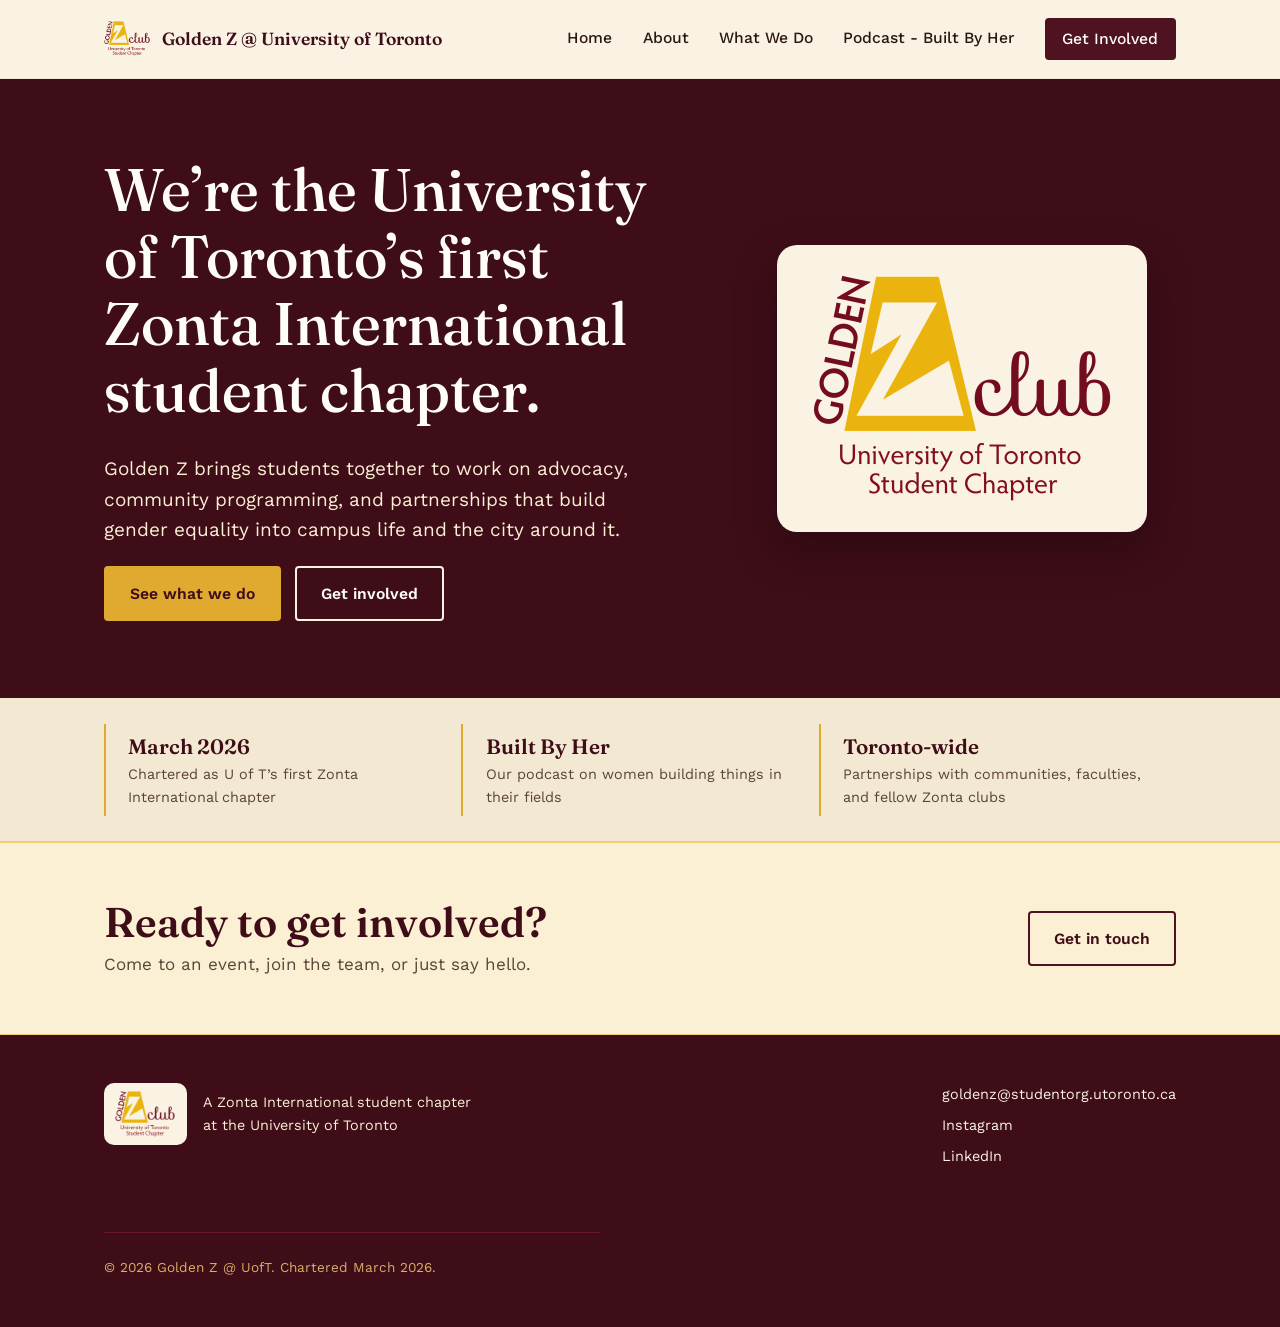
==== commit 0346acd0: "Update partnership description in index.html" ====
--- a/index.html
+++ b/index.html
@@ -73,7 +73,7 @@
       <ul class="facts-list">
         <li><strong>March 2026</strong>Chartered as U of T’s first Zonta International chapter</li>
         <li><strong>Built By Her</strong>Our podcast on women building things in their fields</li>
-        <li><strong>Toronto-wide</strong>Partnerships with hospitals, faculties, and fellow Zonta clubs</li>
+        <li><strong>Toronto-wide</strong>Partnerships with communities, faculties, and fellow Zonta clubs</li>
       </ul>
     </div>
   </section>
